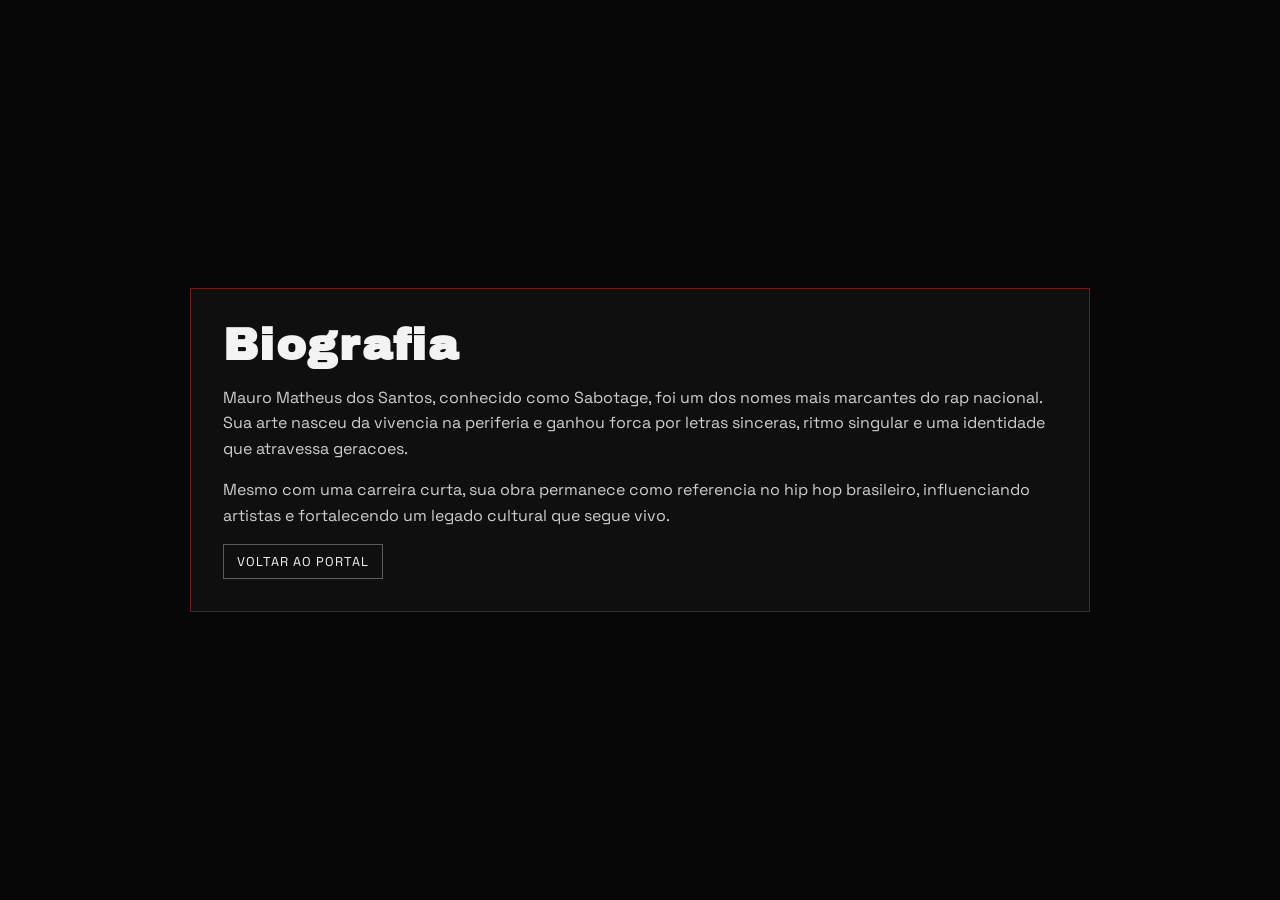
==== biografia.html @ 69c7c861 "reset" ====
<!doctype html>
<html lang="pt-BR">
<head>
  <meta charset="UTF-8">
  <meta name="viewport" content="width=device-width, initial-scale=1.0">
  <title>Biografia | Sabotage</title>
  <link rel="preconnect" href="https://fonts.googleapis.com">
  <link rel="preconnect" href="https://fonts.gstatic.com" crossorigin>
  <link href="https://fonts.googleapis.com/css2?family=Archivo+Black&family=Space+Grotesk:wght@400;500;700&display=swap" rel="stylesheet">
  <style>
    :root {
      --bg: #070707;
      --panel: #0f0f0f;
      --line: rgba(220, 35, 43, 0.5);
      --text-main: #f3f3f3;
      --text-soft: #cfcfcf;
    }

    * {
      box-sizing: border-box;
    }

    body {
      margin: 0;
      min-height: 100vh;
      background: var(--bg);
      color: var(--text-main);
      font-family: "Space Grotesk", sans-serif;
      display: grid;
      place-items: center;
      padding: 1rem;
    }

    .bio-page {
      width: min(900px, 100%);
      border: 1px solid var(--line);
      background: var(--panel);
      display: grid;
      gap: 1rem;
      padding: clamp(1rem, 3vw, 2rem);
    }

    h1 {
      margin: 0;
      font-family: "Archivo Black", sans-serif;
      font-size: clamp(1.8rem, 4vw, 2.8rem);
      letter-spacing: 0.03em;
    }

    p {
      margin: 0;
      color: var(--text-soft);
      line-height: 1.6;
    }

    a {
      justify-self: start;
      text-decoration: none;
      color: var(--text-main);
      border: 1px solid rgba(255, 255, 255, 0.32);
      padding: 0.5rem 0.8rem;
      text-transform: uppercase;
      font-size: 0.8rem;
      letter-spacing: 0.08em;
    }
  </style>
</head>
<body>
  <article class="bio-page">
    <h1>Biografia</h1>
    <p>
      Mauro Matheus dos Santos, conhecido como Sabotage, foi um dos nomes mais marcantes do rap
      nacional. Sua arte nasceu da vivencia na periferia e ganhou forca por letras sinceras,
      ritmo singular e uma identidade que atravessa geracoes.
    </p>
    <p>
      Mesmo com uma carreira curta, sua obra permanece como referencia no hip hop brasileiro,
      influenciando artistas e fortalecendo um legado cultural que segue vivo.
    </p>
    <a href="index.html#biografia">Voltar ao portal</a>
  </article>
</body>
</html>
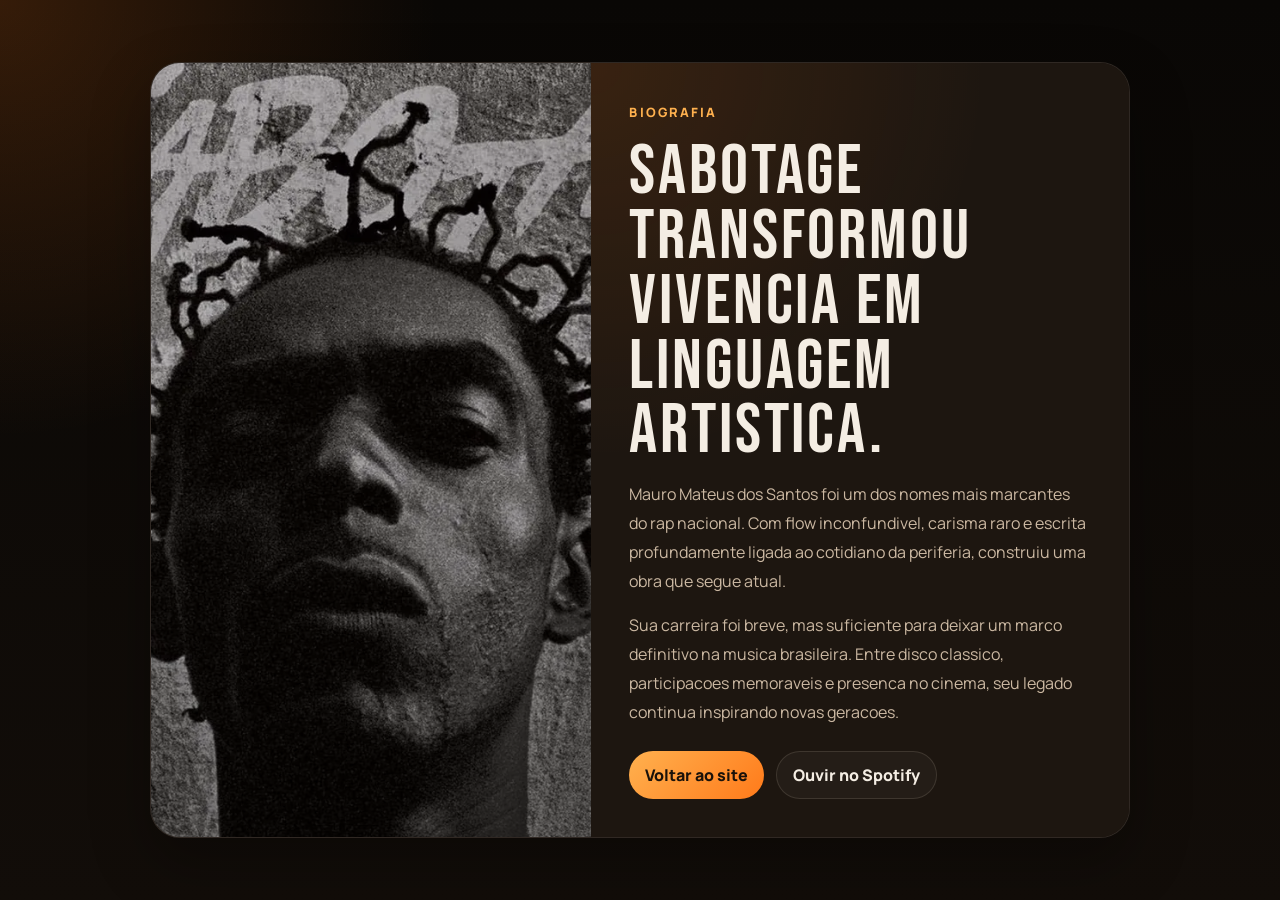
==== commit 1cd0c618: "atualiza layout do tributo e melhora mobile" ====
--- a/biografia.html
+++ b/biografia.html
@@ -6,14 +6,16 @@
   <title>Biografia | Sabotage</title>
   <link rel="preconnect" href="https://fonts.googleapis.com">
   <link rel="preconnect" href="https://fonts.gstatic.com" crossorigin>
-  <link href="https://fonts.googleapis.com/css2?family=Archivo+Black&family=Space+Grotesk:wght@400;500;700&display=swap" rel="stylesheet">
+  <link href="https://fonts.googleapis.com/css2?family=Bebas+Neue&family=Manrope:wght@400;500;700;800&display=swap" rel="stylesheet">
   <style>
     :root {
-      --bg: #070707;
-      --panel: #0f0f0f;
-      --line: rgba(220, 35, 43, 0.5);
-      --text-main: #f3f3f3;
-      --text-soft: #cfcfcf;
+      --bg: #090705;
+      --surface: rgba(20, 15, 11, 0.92);
+      --surface-soft: rgba(31, 23, 17, 0.92);
+      --line: rgba(255, 233, 212, 0.12);
+      --text-main: #f4ede3;
+      --text-soft: #cbb8a2;
+      --accent: #ffb14f;
     }
 
     * {
@@ -23,61 +25,135 @@
     body {
       margin: 0;
       min-height: 100vh;
-      background: var(--bg);
       color: var(--text-main);
-      font-family: "Space Grotesk", sans-serif;
+      font-family: "Manrope", sans-serif;
+      background:
+        radial-gradient(circle at top left, rgba(255, 122, 26, 0.18), transparent 28%),
+        linear-gradient(180deg, #090705 0%, #120d09 100%);
       display: grid;
       place-items: center;
       padding: 1rem;
     }
 
     .bio-page {
-      width: min(900px, 100%);
+      width: min(980px, 100%);
+      display: grid;
+      grid-template-columns: minmax(0, 0.9fr) minmax(0, 1.1fr);
+      overflow: hidden;
       border: 1px solid var(--line);
-      background: var(--panel);
+      border-radius: 30px;
+      background: var(--surface);
+      box-shadow: 0 24px 60px rgba(0, 0, 0, 0.3);
+    }
+
+    .bio-visual {
+      min-height: 320px;
+      background:
+        linear-gradient(180deg, rgba(0, 0, 0, 0.18), rgba(0, 0, 0, 0.45)),
+        url("imgs/sbta-4.1.webp") center center / cover no-repeat;
+    }
+
+    .bio-copy {
       display: grid;
       gap: 1rem;
-      padding: clamp(1rem, 3vw, 2rem);
+      padding: clamp(1.25rem, 4vw, 2.4rem);
+      background:
+        radial-gradient(circle at top left, rgba(255, 122, 26, 0.12), transparent 42%),
+        var(--surface-soft);
+    }
+
+    .eyebrow {
+      margin: 0;
+      color: var(--accent);
+      font-size: 0.8rem;
+      font-weight: 800;
+      letter-spacing: 0.16em;
+      text-transform: uppercase;
     }
 
     h1 {
       margin: 0;
-      font-family: "Archivo Black", sans-serif;
-      font-size: clamp(1.8rem, 4vw, 2.8rem);
-      letter-spacing: 0.03em;
+      font-family: "Bebas Neue", sans-serif;
+      font-size: clamp(2.6rem, 7vw, 4.4rem);
+      font-weight: 400;
+      letter-spacing: 0.04em;
+      line-height: 0.92;
     }
 
     p {
       margin: 0;
       color: var(--text-soft);
-      line-height: 1.6;
+      line-height: 1.8;
     }
 
-    a {
-      justify-self: start;
+    .actions {
+      display: flex;
+      flex-wrap: wrap;
+      gap: 0.75rem;
+      margin-top: 0.5rem;
+    }
+
+    .actions a {
+      display: inline-flex;
+      align-items: center;
+      justify-content: center;
+      min-height: 44px;
+      padding: 0.75rem 1rem;
+      border-radius: 999px;
       text-decoration: none;
+      font-weight: 800;
+    }
+
+    .actions a:first-child {
+      color: #1a120a;
+      background: linear-gradient(135deg, #ffb14f, #ff7a1a);
+    }
+
+    .actions a:last-child {
+      border: 1px solid var(--line);
+      background: rgba(255, 255, 255, 0.03);
       color: var(--text-main);
-      border: 1px solid rgba(255, 255, 255, 0.32);
-      padding: 0.5rem 0.8rem;
-      text-transform: uppercase;
-      font-size: 0.8rem;
-      letter-spacing: 0.08em;
+    }
+
+    @media (max-width: 760px) {
+      .bio-page {
+        grid-template-columns: 1fr;
+      }
+
+      .bio-visual {
+        min-height: 260px;
+      }
+
+      .actions {
+        flex-direction: column;
+      }
+
+      .actions a {
+        width: 100%;
+      }
     }
   </style>
 </head>
 <body>
   <article class="bio-page">
-    <h1>Biografia</h1>
-    <p>
-      Mauro Matheus dos Santos, conhecido como Sabotage, foi um dos nomes mais marcantes do rap
-      nacional. Sua arte nasceu da vivencia na periferia e ganhou forca por letras sinceras,
-      ritmo singular e uma identidade que atravessa geracoes.
-    </p>
-    <p>
-      Mesmo com uma carreira curta, sua obra permanece como referencia no hip hop brasileiro,
-      influenciando artistas e fortalecendo um legado cultural que segue vivo.
-    </p>
-    <a href="index.html#biografia">Voltar ao portal</a>
+    <div class="bio-visual" aria-hidden="true"></div>
+
+    <div class="bio-copy">
+      <p class="eyebrow">Biografia</p>
+      <h1>Sabotage transformou vivencia em linguagem artistica.</h1>
+      <p>
+        Mauro Mateus dos Santos foi um dos nomes mais marcantes do rap nacional. Com flow inconfundivel,
+        carisma raro e escrita profundamente ligada ao cotidiano da periferia, construiu uma obra que segue atual.
+      </p>
+      <p>
+        Sua carreira foi breve, mas suficiente para deixar um marco definitivo na musica brasileira.
+        Entre disco classico, participacoes memoraveis e presenca no cinema, seu legado continua inspirando novas geracoes.
+      </p>
+      <div class="actions">
+        <a href="index.html#trajetoria">Voltar ao site</a>
+        <a href="index.html#spotify">Ouvir no Spotify</a>
+      </div>
+    </div>
   </article>
 </body>
 </html>
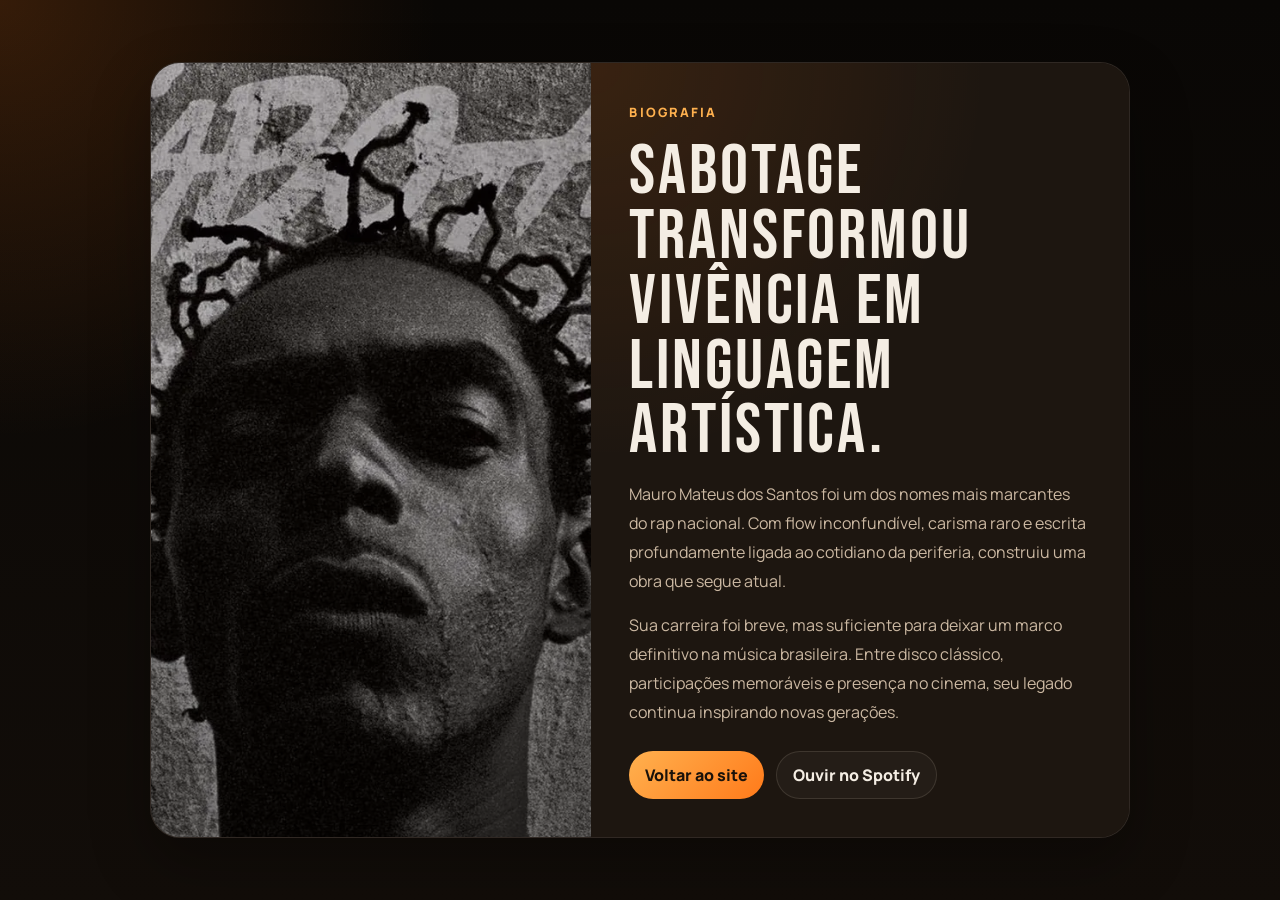
==== commit 4010f090: "att codigo" ====
--- a/biografia.html
+++ b/biografia.html
@@ -140,14 +140,14 @@
 
     <div class="bio-copy">
       <p class="eyebrow">Biografia</p>
-      <h1>Sabotage transformou vivencia em linguagem artistica.</h1>
+      <h1>Sabotage transformou vivência em linguagem artística.</h1>
       <p>
-        Mauro Mateus dos Santos foi um dos nomes mais marcantes do rap nacional. Com flow inconfundivel,
+        Mauro Mateus dos Santos foi um dos nomes mais marcantes do rap nacional. Com flow inconfundível,
         carisma raro e escrita profundamente ligada ao cotidiano da periferia, construiu uma obra que segue atual.
       </p>
       <p>
-        Sua carreira foi breve, mas suficiente para deixar um marco definitivo na musica brasileira.
-        Entre disco classico, participacoes memoraveis e presenca no cinema, seu legado continua inspirando novas geracoes.
+        Sua carreira foi breve, mas suficiente para deixar um marco definitivo na música brasileira.
+        Entre disco clássico, participações memoráveis e presença no cinema, seu legado continua inspirando novas gerações.
       </p>
       <div class="actions">
         <a href="index.html#trajetoria">Voltar ao site</a>
